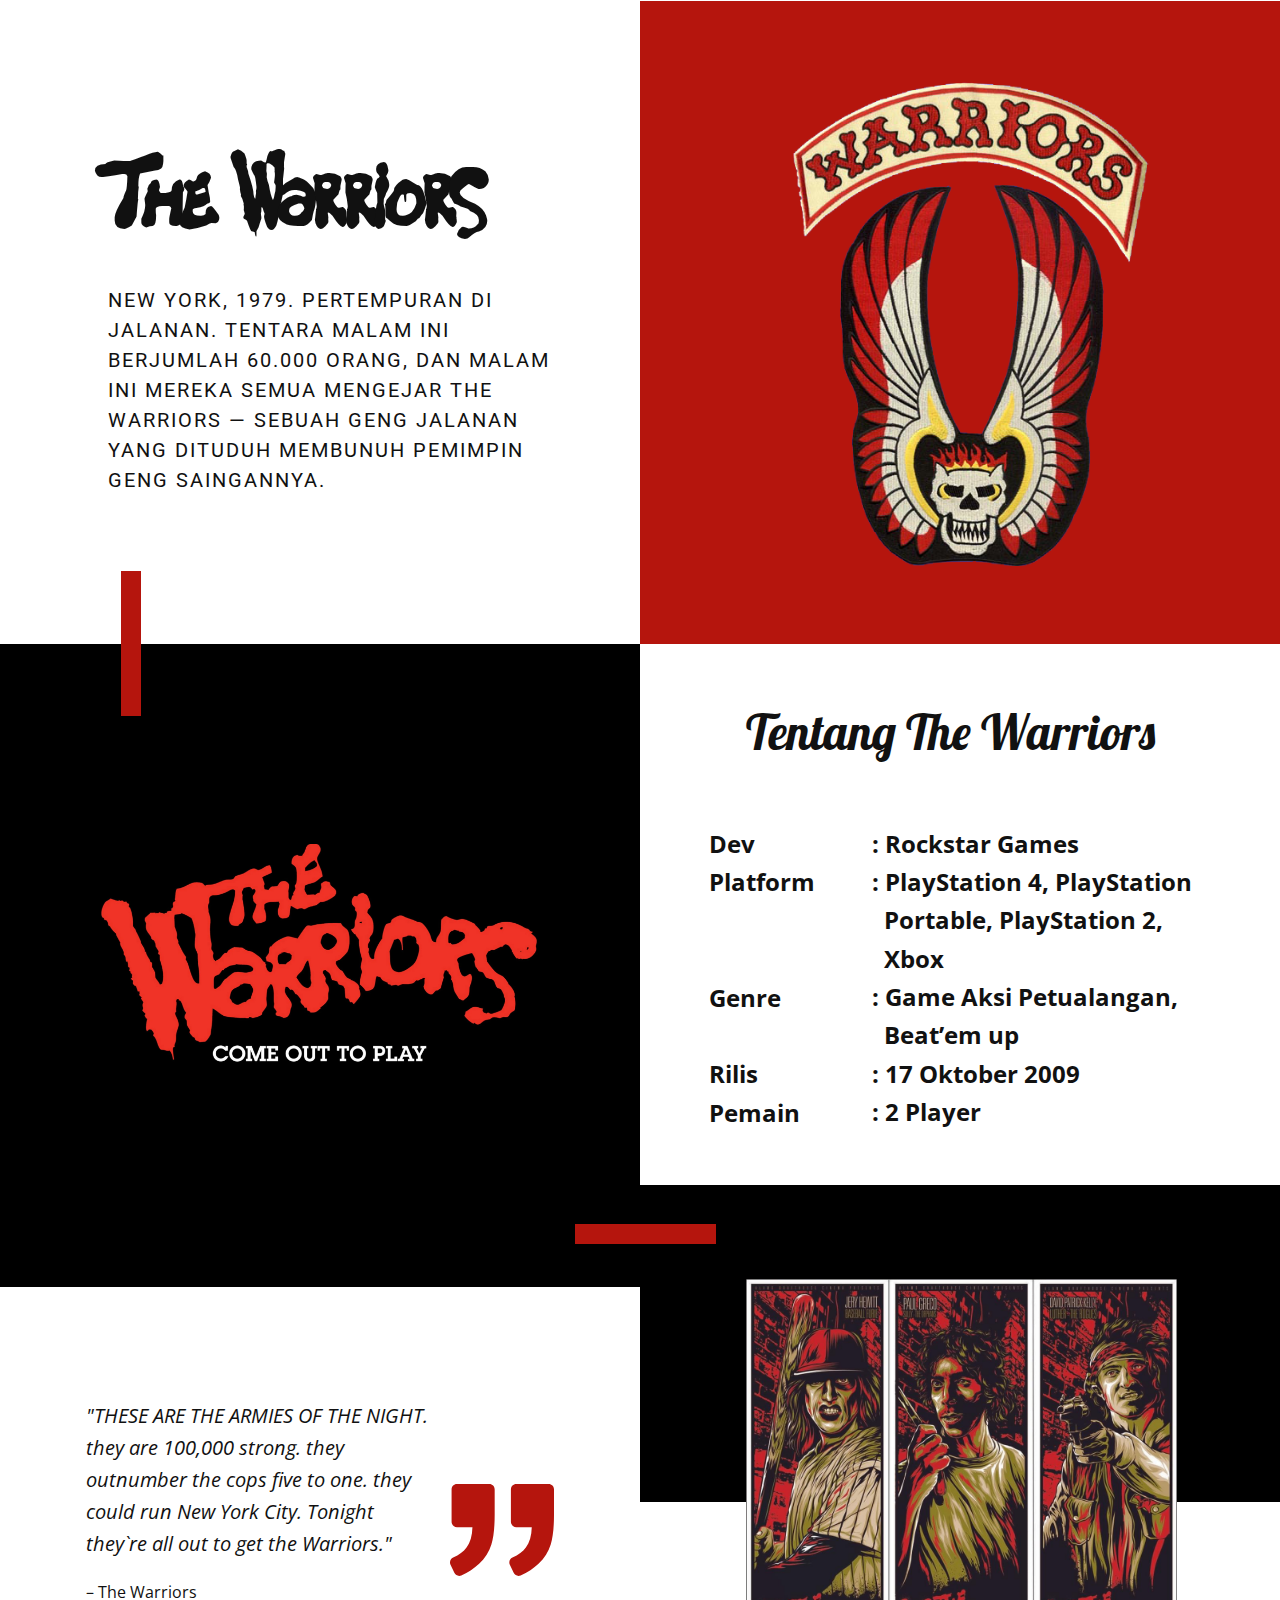
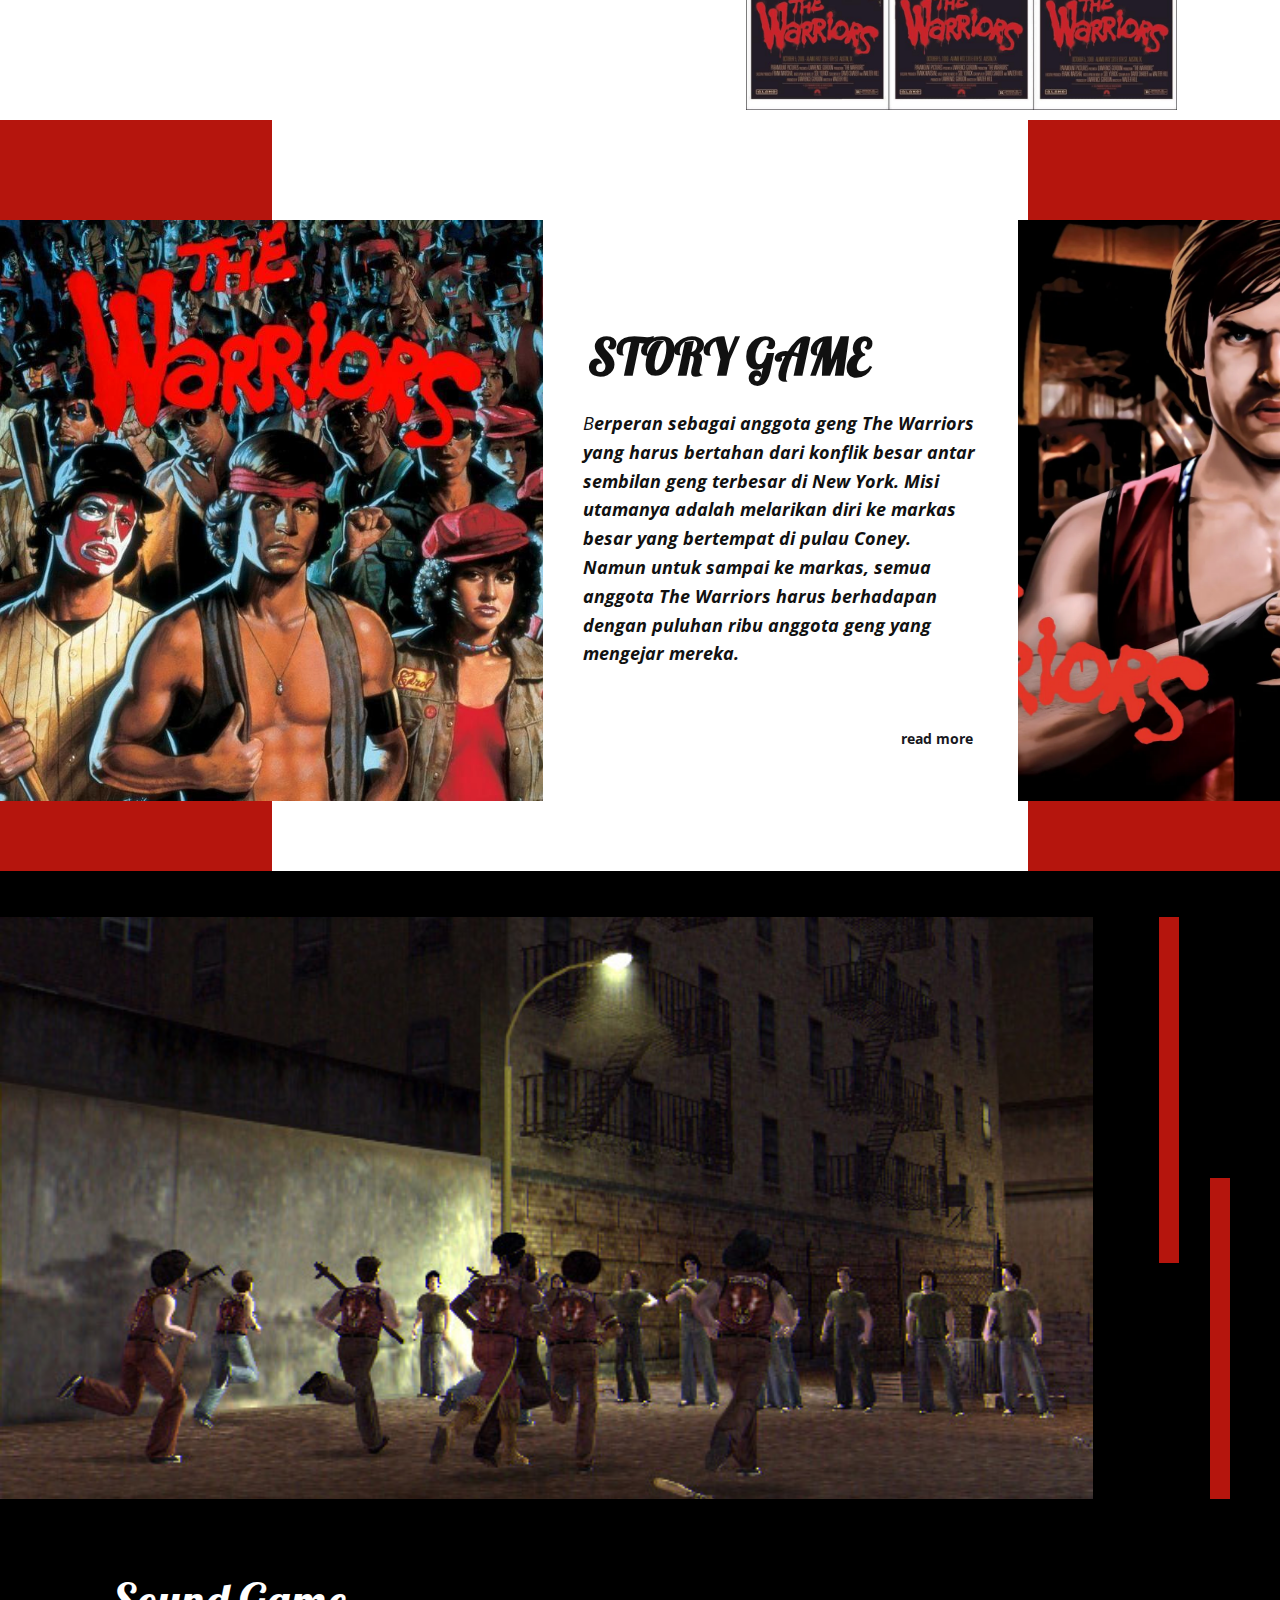
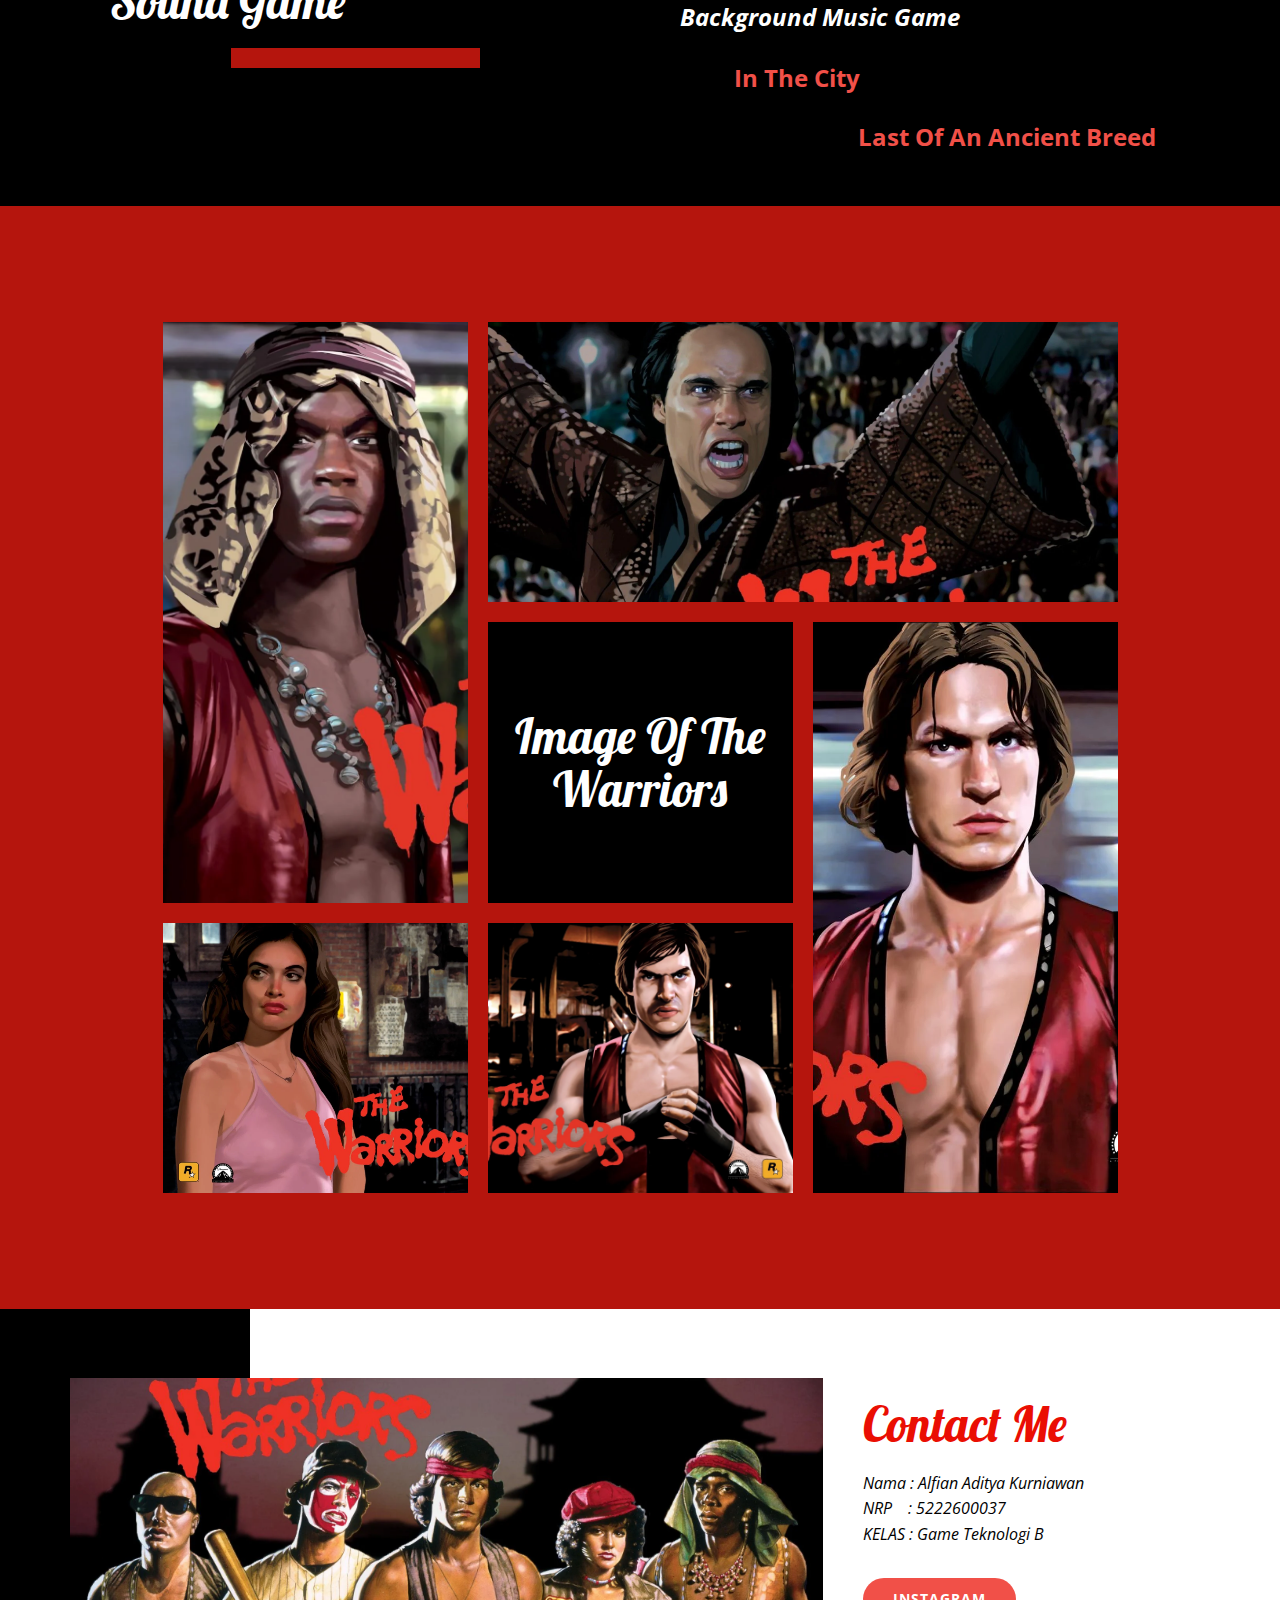
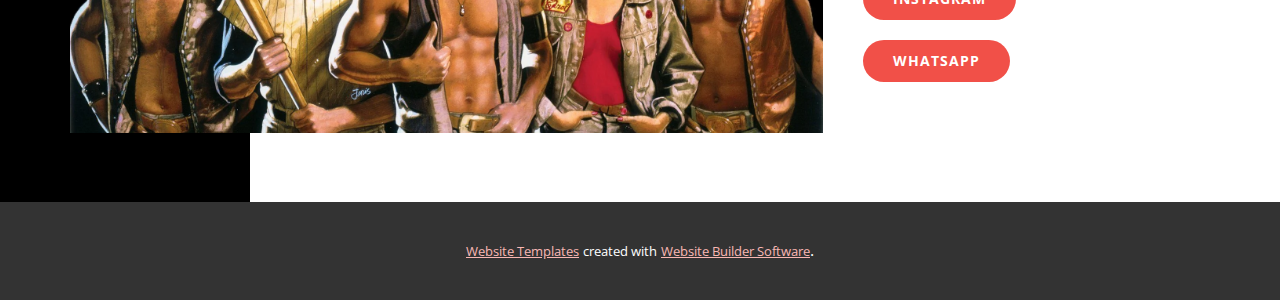
==== The-Warriors.html @ 9a76edb8 "first" ====
<!DOCTYPE html>
<html style="font-size: 16px;" lang="en"><head>
    <meta name="viewport" content="width=device-width, initial-scale=1.0">
    <meta charset="utf-8">
    <meta name="keywords" content="Start Your Fitness Today, For you. For now. For life., Our Mission, Supervision and professional advice, Fitness Classes, Contact Us">
    <meta name="description" content="">
    <title>The Warriors</title>
    <link rel="stylesheet" href="nicepage.css" media="screen">
<link rel="stylesheet" href="The-Warriors.css" media="screen">
    <script class="u-script" type="text/javascript" src="jquery-1.9.1.min.js" defer=""></script>
    <script class="u-script" type="text/javascript" src="nicepage.js" defer=""></script>
    <meta name="generator" content="Nicepage 4.21.4, nicepage.com">
    
    <link id="u-theme-google-font" rel="stylesheet" href="https://fonts.googleapis.com/css?family=Roboto:100,100i,300,300i,400,400i,500,500i,700,700i,900,900i|Open+Sans:300,300i,400,400i,500,500i,600,600i,700,700i,800,800i">
    <link id="u-page-google-font" rel="stylesheet" href="https://fonts.googleapis.com/css?family=Lobster:400">
    
    
    
    
    
    
    
    
    
    <script type="application/ld+json">{
		"@context": "http://schema.org",
		"@type": "Organization",
		"name": ""
}</script>
    <meta name="theme-color" content="#f15048">
    <meta property="og:title" content="The Warriors">
    <meta property="og:type" content="website">
  </head>
  <body class="u-body u-xl-mode" data-lang="en"> 
    <section class="u-clearfix u-section-1" id="sec-86e3">
      <div class="u-border-20 u-border-custom-color-6 u-line u-line-horizontal u-line-1"></div>
      <div class="u-clearfix u-expanded-width u-layout-wrap u-layout-wrap-1">
        <div class="u-layout">
          <div class="u-layout-row">
            <div class="u-size-30 u-size-60-md">
              <div class="u-layout-col">
                <div class="u-size-60">
                  <div class="u-layout-row">
                    <div class="u-container-style u-layout-cell u-left-cell u-size-60 u-layout-cell-1">
                      <div class="u-container-layout u-container-layout-1">
                        <h1 class="u-custom-font u-text u-title u-text-1">The Warriors </h1>
                        <h5 class="u-text u-text-2"> New York, 1979. Pertempuran di jalanan. Tentara malam ini berjumlah 60.000 orang, dan malam ini mereka semua mengejar The Warriors — sebuah geng jalanan yang dituduh membunuh pemimpin geng saingannya. </h5>
                      </div>
                    </div>
                  </div>
                </div>
              </div>
            </div>
            <div class="u-size-30 u-size-60-md">
              <div class="u-layout-row">
                <div class="u-container-style u-custom-color-7 u-layout-cell u-right-cell u-size-60 u-layout-cell-2">
                  <div class="u-container-layout">
                    <img class="u-image u-image-1" src="images/d4kjrc5-3245dbd3-a450-4049-8b9e-e0e33ac3052e.png" data-image-width="500" data-image-height="647">
                  </div>
                </div>
              </div>
            </div>
          </div>
        </div>
      </div>
    </section>
    <section class="u-clearfix u-section-2" id="carousel_2da8">
      <div class="u-black u-shape u-shape-rectangle u-shape-1"></div>
      <div class="u-clearfix u-expanded-width u-layout-wrap u-layout-wrap-1">
        <div class="u-layout">
          <div class="u-layout-row">
            <div class="u-size-30">
              <div class="u-layout-col">
                <div class="u-container-style u-layout-cell u-size-60 u-layout-cell-1">
                  <div class="u-container-layout u-container-layout-1">
                    <div class="u-black u-container-style u-expanded-width u-group u-shape-rectangle u-group-1">
                      <div class="u-container-layout u-container-layout-2">
                        <div class="u-border-20 u-border-custom-color-7 u-line u-line-vertical u-line-1"></div>
                        <img class="u-expanded-width-xs u-image u-image-1" src="images/2013686.png" data-image-width="1920" data-image-height="915">
                        <div class="u-border-20 u-border-custom-color-7 u-line u-line-horizontal u-line-2"></div>
                      </div>
                    </div>
                  </div>
                </div>
              </div>
            </div>
            <div class="u-size-30">
              <div class="u-layout-col">
                <div class="u-container-style u-layout-cell u-size-30 u-layout-cell-2">
                  <div class="u-container-layout u-container-layout-3">
                    <h2 class="u-custom-font u-font-lobster u-text u-text-1">Tentang The Warriors</h2>
                  </div>
                </div>
                <div class="u-container-style u-layout-cell u-size-30 u-layout-cell-3">
                  <div class="u-container-layout u-container-layout-4">
                    <div class="u-expanded-width u-list u-list-1">
                      <div class="u-repeater u-repeater-1">
                        <div class="u-container-style u-list-item u-repeater-item">
                          <div class="u-container-layout u-similar-container u-container-layout-5">
                            <p class="u-text u-text-2"><b>Dev<br>Platform<br>
                                <br>
                                <br>Genre<br>
                                <br>Rilis<br>Pemain<br>
                                <br></b>
                            </p>
                            <p class="u-text u-text-3"> :&nbsp;<b>Rockstar Games<br>: PlayStation 4, PlayStation<br>&nbsp; Portable, PlayStation 2,<br>&nbsp; Xbox<br>: Game Aksi Petualangan,&nbsp;<br>&nbsp; Beat’em up<br>: 17 Oktober 2009<br>: 2 Player<br></b>
                            </p>
                            <img src="images/wp1973871-the-warriors-wallpapers.jpg" alt="" class="u-image u-image-default u-image-2" data-image-width="1080" data-image-height="1080">
                          </div>
                        </div>
                      </div>
                    </div>
                  </div>
                </div>
              </div>
            </div>
          </div>
        </div>
      </div>
      <div class="u-border-20 u-border-custom-color-7 u-line u-line-horizontal u-line-3"></div>
    </section>
    <section class="u-clearfix u-section-3" id="sec-3e04">
      <div class="u-clearfix u-expanded-width u-layout-wrap u-layout-wrap-1">
        <div class="u-layout">
          <div class="u-layout-row">
            <div class="u-container-style u-layout-cell u-left-cell u-size-30 u-white u-layout-cell-1">
              <div class="u-container-layout u-container-layout-1">
                <p class="u-text u-text-1"> "​THESE ARE THE ARMIES OF THE NIGHT. they are 100,000 strong. they outnumber the cops five to one. they could run New York City. Tonight they`re all out to get the Warriors."</p><span class="u-icon u-icon-circle u-text-custom-color-7 u-icon-1"><svg class="u-svg-link" preserveAspectRatio="xMidYMin slice" viewBox="0 0 975.036 975.036" style=""><use xlink:href="#svg-8e95"></use></svg><svg class="u-svg-content" viewBox="0 0 975.036 975.036" x="0px" y="0px" id="svg-8e95" style="enable-background:new 0 0 975.036 975.036;"><g><path d="M925.036,57.197h-304c-27.6,0-50,22.4-50,50v304c0,27.601,22.4,50,50,50h145.5c-1.9,79.601-20.4,143.3-55.4,191.2   c-27.6,37.8-69.399,69.1-125.3,93.8c-25.7,11.3-36.8,41.7-24.8,67.101l36,76c11.6,24.399,40.3,35.1,65.1,24.399   c66.2-28.6,122.101-64.8,167.7-108.8c55.601-53.7,93.7-114.3,114.3-181.9c20.601-67.6,30.9-159.8,30.9-276.8v-239   C975.036,79.598,952.635,57.197,925.036,57.197z"></path><path d="M106.036,913.497c65.4-28.5,121-64.699,166.9-108.6c56.1-53.7,94.4-114.1,115-181.2c20.6-67.1,30.899-159.6,30.899-277.5   v-239c0-27.6-22.399-50-50-50h-304c-27.6,0-50,22.4-50,50v304c0,27.601,22.4,50,50,50h145.5c-1.9,79.601-20.4,143.3-55.4,191.2   c-27.6,37.8-69.4,69.1-125.3,93.8c-25.7,11.3-36.8,41.7-24.8,67.101l35.9,75.8C52.336,913.497,81.236,924.298,106.036,913.497z"></path>
</g></svg></span>
                <p class="u-text u-text-2">– The Warriors</p>
              </div>
            </div>
            <div class="u-container-style u-layout-cell u-right-cell u-size-30 u-layout-cell-2">
              <div class="u-container-layout u-container-layout-2"></div>
            </div>
          </div>
        </div>
      </div>
    </section>
    <section class="u-clearfix u-valign-middle-xs u-section-4" id="sec-3148">
      <div class="u-custom-color-7 u-shape u-shape-rectangle u-shape-1"></div>
      <div class="u-custom-color-7 u-shape u-shape-rectangle u-shape-2"></div>
      <div class="u-clearfix u-expanded-width u-gutter-20 u-layout-wrap u-layout-wrap-1">
        <div class="u-layout">
          <div class="u-layout-row">
            <div class="u-container-style u-image u-layout-cell u-left-cell u-size-26 u-image-1" data-image-width="1366" data-image-height="768">
              <div class="u-container-layout"></div>
            </div>
            <div class="u-container-style u-layout-cell u-size-21 u-layout-cell-2">
              <div class="u-container-layout u-container-layout-2">
                <h2 class="u-custom-font u-font-lobster u-text u-text-1"><b>STORY GAME</b>
                </h2>
                <p class="u-text u-text-2"> B<b>erperan sebagai anggota geng The Warriors yang harus bertahan dari konflik besar antar sembilan geng terbesar di New York. Misi utamanya adalah melarikan diri ke markas besar yang bertempat di pulau Coney. Namun untuk sampai ke markas, semua anggota The Warriors harus berhadapan dengan puluhan ribu anggota geng yang mengejar mereka.</b>
                </p>
                <a href="#" class="radius u-link u-no-underline u-text-custom-color-4 u-link-1" data-animation-name="" data-animation-duration="0" data-animation-direction="">read more</a>
              </div>
            </div>
            <div class="u-container-style u-image u-layout-cell u-right-cell u-size-13 u-image-2" data-image-width="1600" data-image-height="1200">
              <div class="u-container-layout"></div>
            </div>
          </div>
        </div>
      </div>
    </section>
    <section class="u-black u-clearfix u-section-5" id="sec-6edb">
      <div class="u-border-20 u-border-custom-color-7 u-line u-line-vertical u-line-1"></div>
      <img src="images/55-1.jpg" alt="" class="u-image u-image-default u-image-1" data-image-width="637" data-image-height="446">
      <div class="u-border-20 u-border-custom-color-7 u-line u-line-vertical u-line-2"></div>
    </section>
    <section class="u-black u-clearfix u-section-6" id="sec-463e">
      <div class="u-black u-expanded-width u-shape u-shape-rectangle u-shape-1"></div>
      <div class="u-clearfix u-layout-wrap u-layout-wrap-1">
        <div class="u-layout">
          <div class="u-layout-row">
            <div class="u-container-style u-layout-cell u-left-cell u-size-30 u-layout-cell-1">
              <div class="u-container-layout">
                <h2 class="u-custom-font u-font-lobster u-text u-text-1">Sound Game</h2>
                <div class="u-border-20 u-border-custom-color-7 u-line u-line-horizontal u-line-1"></div>
              </div>
            </div>
            <div class="u-container-style u-layout-cell u-right-cell u-size-30 u-layout-cell-2">
              <div class="u-container-layout u-container-layout-2">
                <p class="u-text u-text-2">Background Music Game<span style="font-weight: 700;"></span>
                </p>
                <p class="u-text u-text-3">
                  <a class="u-active-none u-border-none u-btn u-button-link u-button-style u-hover-none u-none u-text-palette-1-base u-btn-1" href="https://www.youtube.com/watch?v=jB9B1uNxwuY&amp;ab_channel=JoeWalsh-Topic" target="_blank">In The City</a>
                </p>
                <a class="u-active-none u-border-none u-btn u-button-link u-button-style u-hover-none u-none u-text-palette-1-base u-btn-2" href="https://www.youtube.com/watch?v=RpgIa4HkgeY&amp;ab_channel=DesmondChild-Topic" target="_blank">Last Of An Ancient Breed</a>
              </div>
            </div>
          </div>
        </div>
      </div>
    </section>
    <section class="u-clearfix u-custom-color-7 u-section-7" id="sec-9335">
      <div class="u-clearfix u-sheet u-sheet-1">
        <div class="u-clearfix u-expanded-width-md u-expanded-width-sm u-expanded-width-xs u-gutter-20 u-layout-wrap u-layout-wrap-1">
          <div class="u-layout">
            <div class="u-layout-row">
              <div class="u-size-20">
                <div class="u-layout-col">
                  <div class="u-container-style u-image u-layout-cell u-left-cell u-size-40 u-image-1" data-image-width="1600" data-image-height="1200">
                    <div class="u-container-layout"></div>
                  </div>
                  <div class="u-container-style u-image u-layout-cell u-left-cell u-size-20 u-image-2" data-image-width="1280" data-image-height="1024">
                    <div class="u-container-layout"></div>
                  </div>
                </div>
              </div>
              <div class="u-size-40">
                <div class="u-layout-col">
                  <div class="u-size-20 u-size-60-md">
                    <div class="u-layout-col">
                      <div class="u-container-style u-image u-layout-cell u-right-cell u-size-60 u-image-3" data-image-width="1920" data-image-height="1080">
                        <div class="u-container-layout"></div>
                      </div>
                    </div>
                  </div>
                  <div class="u-size-40 u-size-60-md">
                    <div class="u-layout-row">
                      <div class="u-size-30">
                        <div class="u-layout-col">
                          <div class="u-black u-container-style u-layout-cell u-size-30 u-layout-cell-4">
                            <div class="u-container-layout u-container-layout-4">
                              <h2 class="u-align-center u-custom-font u-font-lobster u-text u-text-1">Image Of The Warriors</h2>
                            </div>
                          </div>
                          <div class="u-container-style u-image u-layout-cell u-size-30 u-image-4" data-image-width="1600" data-image-height="1200">
                            <div class="u-container-layout"></div>
                          </div>
                        </div>
                      </div>
                      <div class="u-size-30">
                        <div class="u-layout-col">
                          <div class="u-container-style u-image u-layout-cell u-right-cell u-size-60 u-image-5" data-image-width="1280" data-image-height="1024">
                            <div class="u-container-layout"></div>
                          </div>
                        </div>
                      </div>
                    </div>
                  </div>
                </div>
              </div>
            </div>
          </div>
        </div>
      </div>
    </section>
    <section class="u-clearfix u-valign-middle-xl u-white u-section-8" id="carousel_f1ac">
      <div class="u-black u-expanded-height u-shape u-shape-rectangle u-shape-1"></div>
      <div class="u-clearfix u-gutter-20 u-layout-wrap u-layout-wrap-1">
        <div class="u-layout">
          <div class="u-layout-row">
            <div class="u-container-style u-image u-layout-cell u-left-cell u-size-40 u-image-1" data-image-width="1920" data-image-height="1080">
              <div class="u-container-layout"></div>
            </div>
            <div class="u-container-style u-layout-cell u-right-cell u-size-20 u-layout-cell-2">
              <div class="u-container-layout u-container-layout-2">
                <h2 class="u-custom-font u-font-lobster u-text u-text-custom-color-6 u-text-1">Contact Me</h2>
                <p class="u-text u-text-black u-text-2">Nama : Alfian Aditya Kurniawan<br>NRP&nbsp; &nbsp; : 5222600037<br>KELAS : Game Teknologi B
                </p>
                <a href="https://www.instagram.com/alfian_aditya04/" class="u-btn u-btn-round u-button-style u-hover-palette-1-light-1 u-palette-1-base u-radius-50 u-btn-1">Instagram</a>
                <a href="https://api.whatsapp.com/send?phone=628989896204" class="u-btn u-btn-round u-button-style u-hover-palette-1-light-1 u-palette-1-base u-radius-50 u-btn-2">Whatsapp</a>
              </div>
            </div>
          </div>
        </div>
      </div>
    </section>
    
    
    
    <section class="u-backlink u-clearfix u-grey-80">
      <a class="u-link" href="https://nicepage.com/website-templates" target="_blank">
        <span>Website Templates</span>
      </a>
      <p class="u-text">
        <span>created with</span>
      </p>
      <a class="u-link" href="" target="_blank">
        <span>Website Builder Software</span>
      </a>. 
    </section>
  
</body></html>
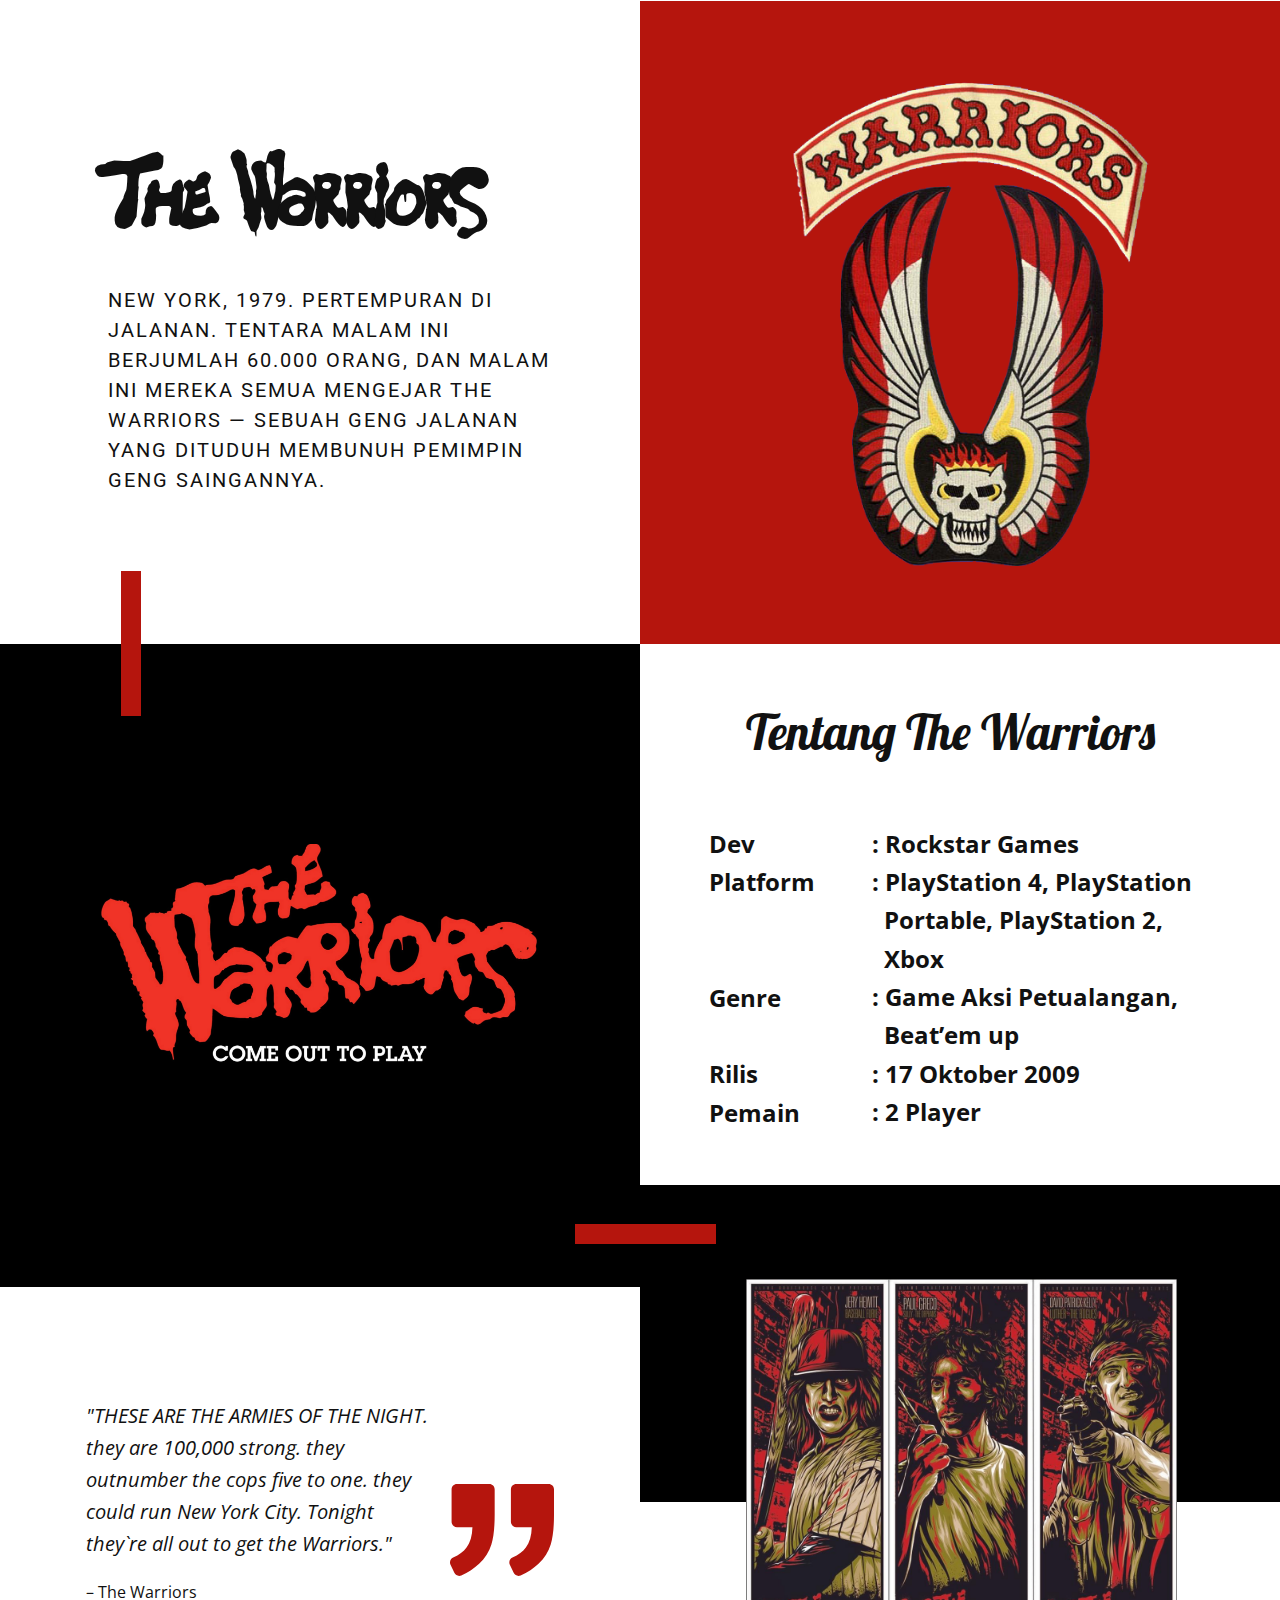
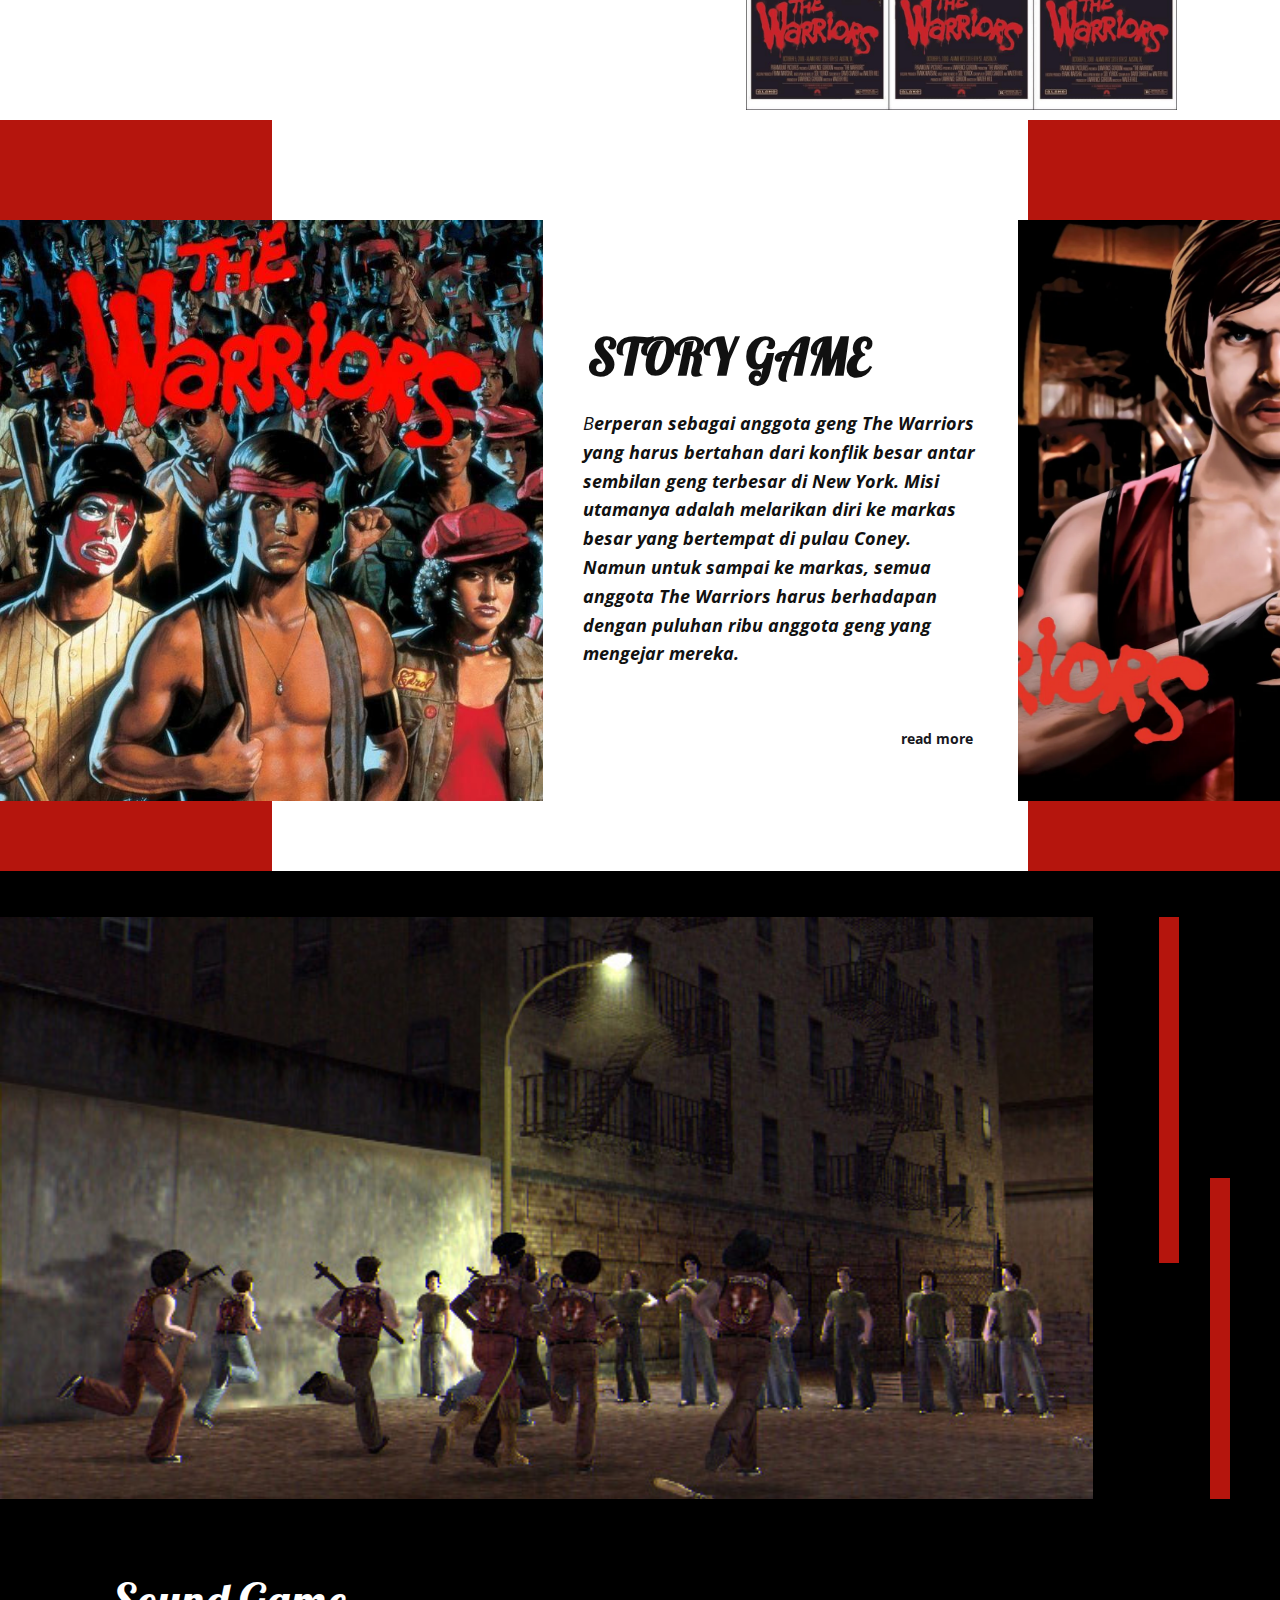
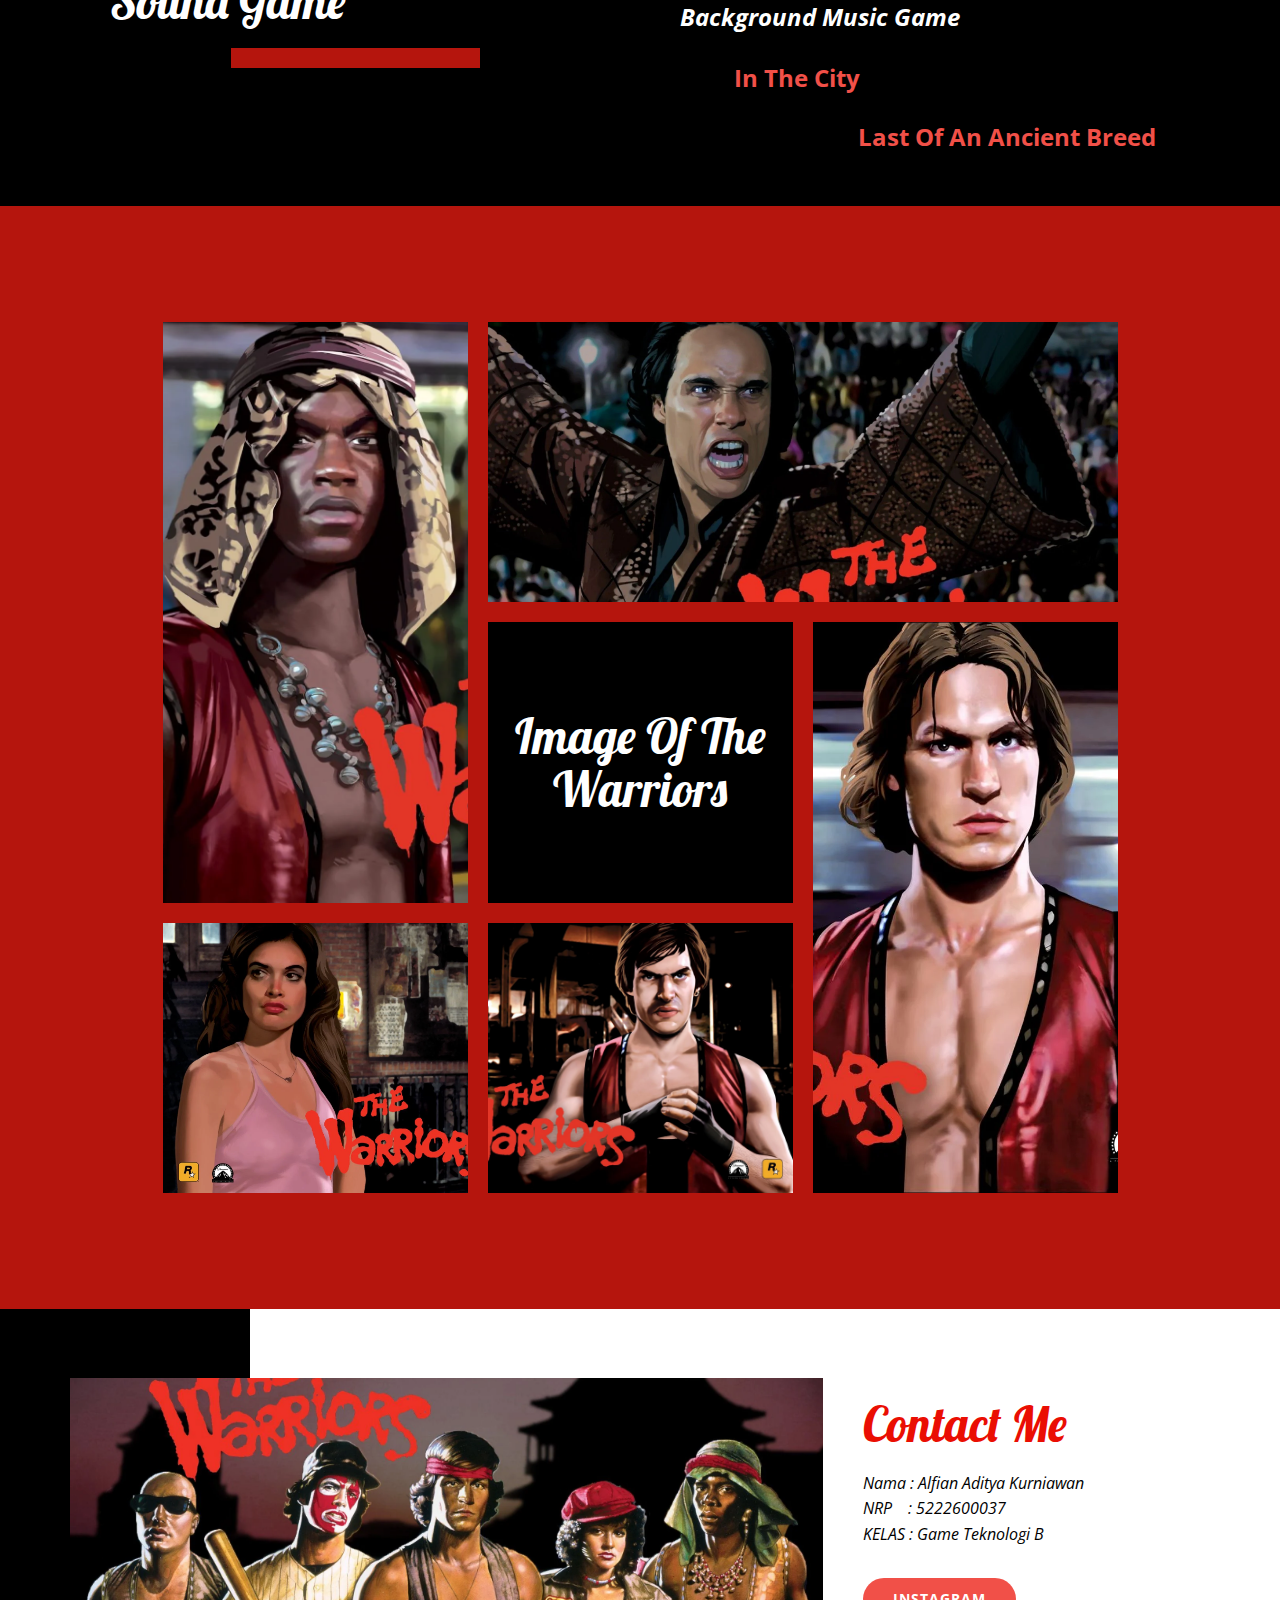
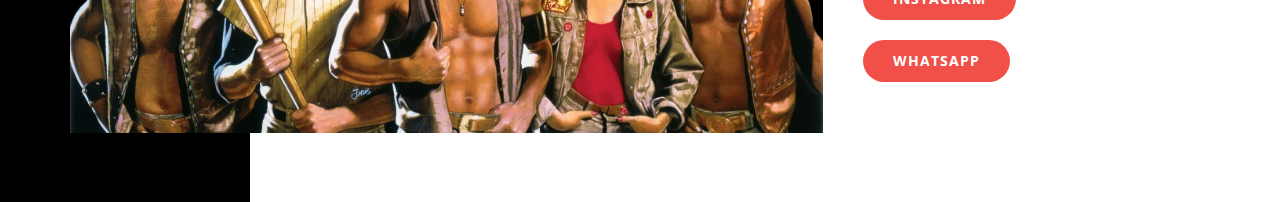
==== commit 0a3cdb37: "second" ====
--- a/The-Warriors.html
+++ b/The-Warriors.html
@@ -270,7 +270,7 @@
     
     
     
-    <section class="u-backlink u-clearfix u-grey-80">
+    <!-- <section class="u-backlink u-clearfix u-grey-80">
       <a class="u-link" href="https://nicepage.com/website-templates" target="_blank">
         <span>Website Templates</span>
       </a>
@@ -280,6 +280,6 @@
       <a class="u-link" href="" target="_blank">
         <span>Website Builder Software</span>
       </a>. 
-    </section>
+    </section> -->
   
 </body></html>